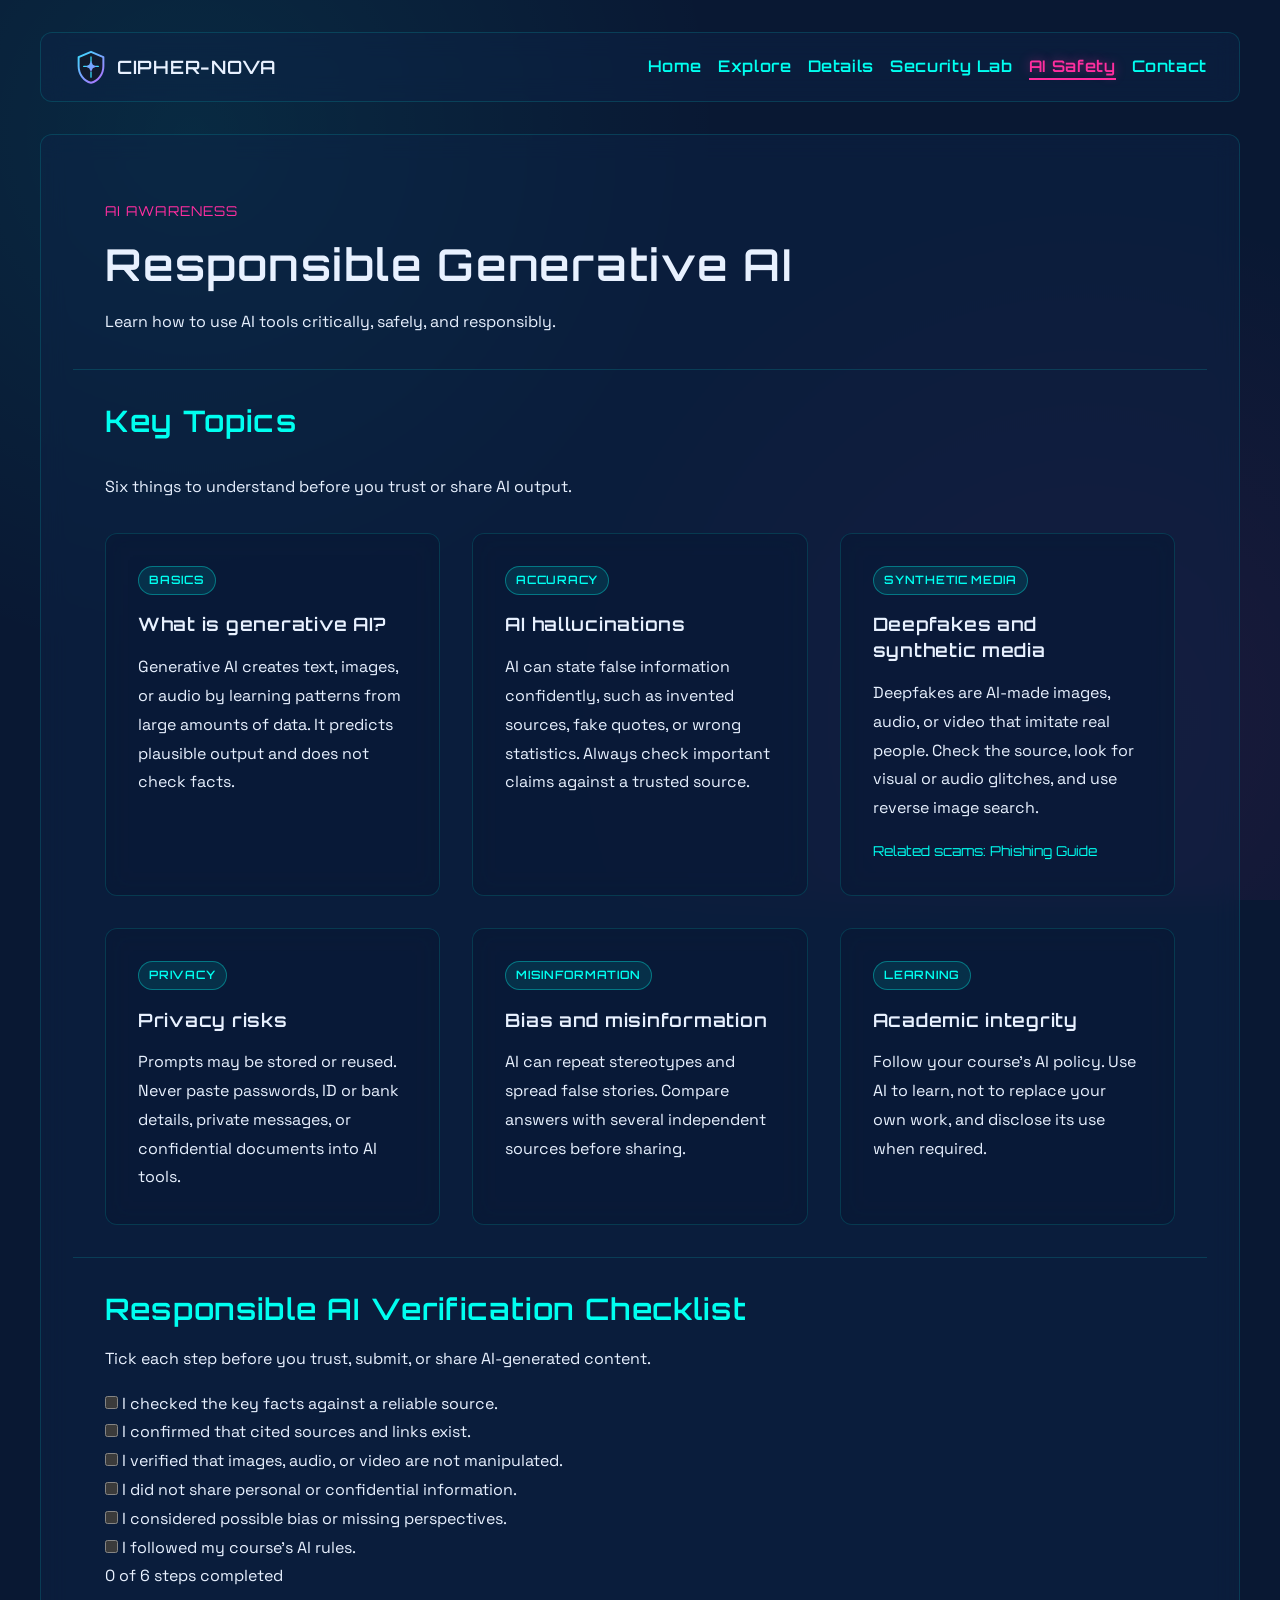
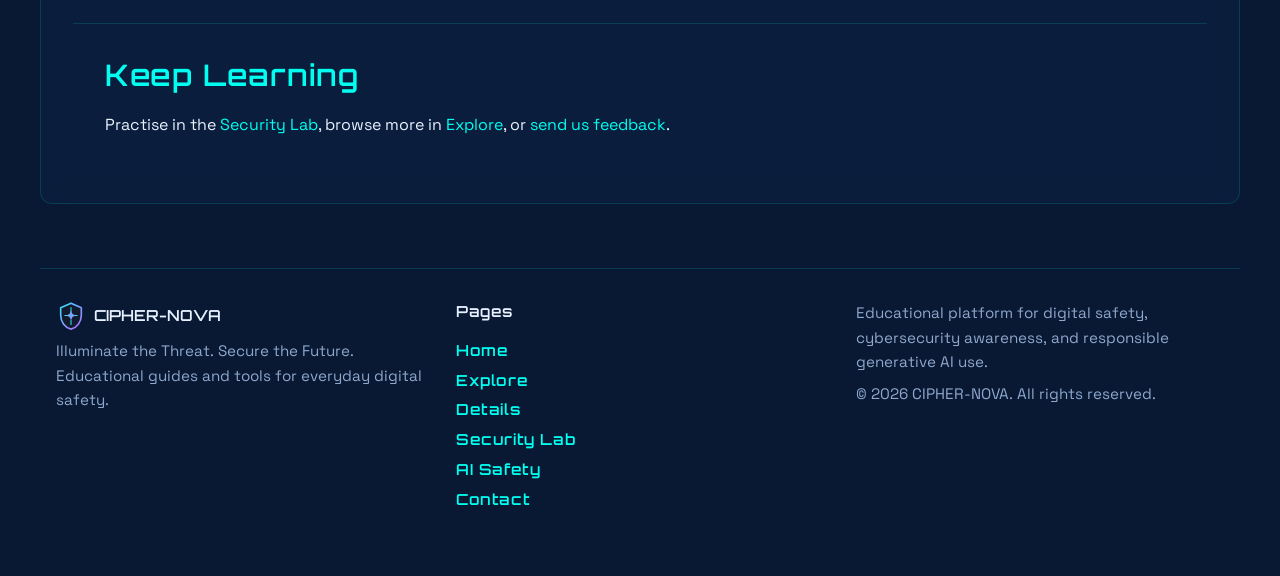
==== ai-safety.html @ 3f12389d "feat: add AI Safety page and contact form with validation" ====
<!doctype html>
<html lang="en">
  <head>
    <meta charset="UTF-8" />
    <meta name="viewport" content="width=device-width, initial-scale=1.0" />
    <meta
      name="description"
      content="Learn how generative AI works, where it fails, and how to verify AI output before you trust or share it."
    />
    <link rel="stylesheet" href="css/global.css" />
    <link rel="stylesheet" href="css/components.css" />
    <link rel="stylesheet" href="css/pages/ai-safety.css" />
    <title>Responsible Generative AI | CIPHER-NOVA</title>
  </head>
  <body>
    <header class="navbar">
      <a href="index.html" aria-label="CIPHER-NOVA Home" class="logo">
        <img
          src="assets/icons/cipher-nova-logo.svg"
          alt="CIPHER-NOVA Shield Logo"
          width="36"
          height="36"
        />
        <span>CIPHER-NOVA</span>
      </a>

      <nav aria-label="Primary Navigation">
        <ul>
          <li><a href="index.html">Home</a></li>
          <li><a href="explore.html">Explore</a></li>
          <li><a href="details.html">Details</a></li>
          <li><a href="security-lab.html">Security Lab</a></li>
          <li><a href="ai-safety.html" aria-current="page">AI Safety</a></li>
          <li><a href="contact.html">Contact</a></li>
        </ul>
      </nav>
    </header>

    <main>
      <section class="hero">
        <p>AI AWARENESS</p>
        <h1>Responsible Generative AI</h1>
        <p>Learn how to use AI tools critically, safely, and responsibly.</p>
      </section>

      <section class="featured">
        <h2>Key Topics</h2>
        <p>Six things to understand before you trust or share AI output.</p>

        <article id="what-is-genai">
          <span>Basics</span>
          <h3>What is generative AI?</h3>
          <p>
            Generative AI creates text, images, or audio by learning patterns
            from large amounts of data. It predicts plausible output and does
            not check facts.
          </p>
        </article>

        <article id="hallucinations">
          <span>Accuracy</span>
          <h3>AI hallucinations</h3>
          <p>
            AI can state false information confidently, such as invented
            sources, fake quotes, or wrong statistics. Always check important
            claims against a trusted source.
          </p>
        </article>

        <article id="deepfakes">
          <span>Synthetic Media</span>
          <h3>Deepfakes and synthetic media</h3>
          <p>
            Deepfakes are AI-made images, audio, or video that imitate real
            people. Check the source, look for visual or audio glitches, and use
            reverse image search.
          </p>
          <a href="details.html">Related scams: Phishing Guide</a>
        </article>

        <article id="privacy">
          <span>Privacy</span>
          <h3>Privacy risks</h3>
          <p>
            Prompts may be stored or reused. Never paste passwords, ID or bank
            details, private messages, or confidential documents into AI tools.
          </p>
        </article>

        <article id="bias">
          <span>Misinformation</span>
          <h3>Bias and misinformation</h3>
          <p>
            AI can repeat stereotypes and spread false stories. Compare answers
            with several independent sources before sharing.
          </p>
        </article>

        <article id="integrity">
          <span>Learning</span>
          <h3>Academic integrity</h3>
          <p>
            Follow your course's AI policy. Use AI to learn, not to replace your
            own work, and disclose its use when required.
          </p>
        </article>
      </section>

      <section id="checklist">
        <h2>Responsible AI Verification Checklist</h2>
        <p>Tick each step before you trust, submit, or share AI-generated content.</p>

        <form id="ai-checklist">
          <ul class="checklist">
            <li>
              <input type="checkbox" id="check-1" />
              <label for="check-1">I checked the key facts against a reliable source.</label>
            </li>
            <li>
              <input type="checkbox" id="check-2" />
              <label for="check-2">I confirmed that cited sources and links exist.</label>
            </li>
            <li>
              <input type="checkbox" id="check-3" />
              <label for="check-3">I verified that images, audio, or video are not manipulated.</label>
            </li>
            <li>
              <input type="checkbox" id="check-4" />
              <label for="check-4">I did not share personal or confidential information.</label>
            </li>
            <li>
              <input type="checkbox" id="check-5" />
              <label for="check-5">I considered possible bias or missing perspectives.</label>
            </li>
            <li>
              <input type="checkbox" id="check-6" />
              <label for="check-6">I followed my course's AI rules.</label>
            </li>
          </ul>

          <p id="checklist-summary" role="status">0 of 6 steps completed</p>
        </form>
      </section>

      <section>
        <h2>Keep Learning</h2>
        <p>
          Practise in the <a href="security-lab.html">Security Lab</a>, browse
          more in <a href="explore.html">Explore</a>, or
          <a href="contact.html">send us feedback</a>.
        </p>
      </section>
    </main>

    <footer>
      <div>
        <a href="index.html">
          <img
            src="assets/icons/cipher-nova-logo.svg"
            alt="CIPHER-NOVA Shield Logo"
            width="30"
            height="30"
          />
          <span>CIPHER-NOVA</span>
        </a>
        <p>
          Illuminate the Threat. Secure the Future. Educational guides and tools
          for everyday digital safety.
        </p>
      </div>

      <nav aria-label="Footer Navigation">
        <h3>Pages</h3>
        <ul>
          <li><a href="index.html">Home</a></li>
          <li><a href="explore.html">Explore</a></li>
          <li><a href="details.html">Details</a></li>
          <li><a href="security-lab.html">Security Lab</a></li>
          <li><a href="ai-safety.html">AI Safety</a></li>
          <li><a href="contact.html">Contact</a></li>
        </ul>
      </nav>

      <div>
        <p>
          Educational platform for digital safety, cybersecurity awareness, and
          responsible generative AI use.
        </p>
        <p>&copy; 2026 CIPHER-NOVA. All rights reserved.</p>
      </div>
    </footer>

    <script src="js/pages/ai-safety.js" defer></script>
  </body>
</html>
---- css/global.css ----
@import url("https://fonts.googleapis.com/css2?family=Orbitron:wght@400..900&family=Space+Grotesk:wght@300..700&display=swap");

*,
*::before,
*::after {
  margin: 0;
  padding: 0;
  box-sizing: border-box;
}

:root {
  --bg-dark: #091833;
  --bg-darkblue: #0f2447;
  --bg-glass: rgba(15, 36, 71, 0.45);
  --bg-panel: rgba(9, 24, 51, 0.65);
  --neon-cyan: #00fff0;
  --neon-pink: #ff2e9f;
  --neon-purple: #b829ff;
  --neon-yellow: #fcee0a;
  --text-base: #e8f1ff;
  --text-gray: #8ea8cc;

  --border-light: rgba(0, 255, 240, 0.14);
  --border-strong: rgba(0, 255, 240, 0.35);
  --glow-cyan: 0 0 12px rgba(0, 255, 240, 0.45);
  --glow-pink: 0 0 12px rgba(255, 46, 159, 0.45);
  --glow-yellow: 0 0 12px rgba(252, 238, 10, 0.4);

  --tiny: 0.5rem;
  --small: 1rem;
  --base: 2rem;
  --large: 4rem;

  --font-highlights: "Orbitron", sans-serif;
  --font-base: "Space Grotesk", sans-serif;
  --font-mono: ui-monospace, SFMono-Regular, Menlo, Monaco, Consolas, monospace;
  --font-regular: 400;
  --font-bold: 600;
}

[hidden] {
  display: none !important;
}

html {
  scroll-behavior: smooth;
  color-scheme: dark;
}

body {
  min-height: 100vh;
  padding: clamp(var(--small), 3vw, var(--base));
  background:
    radial-gradient(
      circle at 15% 15%,
      rgba(0, 255, 240, 0.08),
      transparent 40%
    ),
    radial-gradient(
      circle at 85% 80%,
      rgba(255, 46, 159, 0.08),
      transparent 40%
    ),
    var(--bg-dark);
  background-attachment: fixed;
  color: var(--text-base);
  font-family: var(--font-base);
  font-weight: var(--font-regular);
  line-height: 1.6;
  -webkit-font-smoothing: antialiased;
}

h1,
h2,
h3,
nav,
.logo {
  font-family: var(--font-highlights);
  font-weight: var(--font-bold);
  letter-spacing: 0.04em;
}

h1 {
  font-size: clamp(1.75rem, 4vw, 2.75rem);
  line-height: 1.2;
}

h2 {
  font-size: clamp(1.35rem, 2.5vw, 1.85rem);
  line-height: 1.3;
  color: var(--neon-cyan);
}

h3 {
  font-size: 1.15rem;
  line-height: 1.4;
}

p {
  max-width: 72ch;
}

main {
  max-width: 1200px;
  margin: clamp(var(--small), 3vw, var(--base)) auto
    clamp(var(--base), 5vw, var(--large));
  padding: clamp(var(--small), 4vw, var(--base));
  background-color: var(--bg-glass);
  -webkit-backdrop-filter: blur(12px);
  backdrop-filter: blur(12px);
  border: 1px solid var(--border-light);
  border-radius: 12px;
  line-height: 1.8;
}

section {
  display: flex;
  flex-direction: column;
  gap: var(--small);
  padding: clamp(var(--small), 3vw, var(--base));
}

section + section {
  border-top: 1px solid var(--border-light);
}

ol,
ul {
  list-style: none;
}

code {
  font-family: var(--font-mono);
  font-size: 0.9em;
  padding: 0.15em 0.4em;
  background: rgba(0, 255, 240, 0.08);
  border: 1px solid var(--border-light);
  border-radius: 4px;
  color: var(--neon-cyan);
  word-break: break-word;
}

a {
  color: var(--neon-cyan);
  text-decoration: none;
  transition:
    color 0.3s ease,
    text-shadow 0.3s ease;
}

a:hover,
a:focus-visible {
  color: var(--neon-pink);
  text-shadow: var(--glow-pink);
}

a:focus-visible,
button:focus-visible,
input:focus-visible,
select:focus-visible,
textarea:focus-visible {
  outline: 2px solid var(--neon-pink);
  outline-offset: 3px;
  border-radius: 4px;
}

footer {
  max-width: 1200px;
  margin: 0 auto;
  padding: var(--base) var(--small);
  border-top: 1px solid var(--border-light);
  display: grid;
  grid-template-columns: repeat(auto-fit, minmax(220px, 1fr));
  gap: var(--base);
  color: var(--text-gray);
  font-size: 0.95rem;
}

footer > div,
footer > nav {
  display: flex;
  flex-direction: column;
  gap: var(--tiny);
}

footer > div:first-child > a {
  display: inline-flex;
  align-items: center;
  gap: var(--tiny);
  font-family: var(--font-highlights);
  font-weight: var(--font-bold);
  color: var(--text-base);
}

footer h3 {
  font-size: 0.95rem;
  color: var(--text-base);
  margin-bottom: var(--tiny);
}

footer ul {
  display: flex;
  flex-direction: column;
  gap: 0.35rem;
}
---- css/components.css ----
.navbar,
body > header {
  max-width: 1200px;
  margin: 0 auto var(--base);
  padding: var(--small) clamp(var(--small), 3vw, var(--base));
  background: var(--bg-glass);
  -webkit-backdrop-filter: blur(12px);
  backdrop-filter: blur(12px);
  border: 1px solid var(--border-light);
  border-radius: 12px;
  display: flex;
  flex-wrap: wrap;
  justify-content: space-between;
  align-items: center;
  gap: var(--small);
}

.navbar .logo,
body > header > a:first-child {
  display: inline-flex;
  align-items: center;
  gap: var(--tiny);
  flex-shrink: 0;
  color: var(--text-base);
  font-size: 1.15rem;
}

.navbar .logo img,
body > header > a:first-child img {
  width: 36px;
  height: 36px;
  display: block;
}

.navbar .logo span,
body > header > a:first-child span {
  white-space: nowrap;
}

.navbar nav,
body > header nav {
  display: flex;
  flex: 1;
  justify-content: flex-end;
}

.navbar nav ul,
body > header nav ul {
  display: flex;
  flex-wrap: wrap;
  justify-content: flex-end;
  align-items: center;
  gap: var(--small);
}

.navbar nav a[aria-current="page"],
body > header nav a[aria-current="page"] {
  color: var(--neon-pink);
  text-shadow: var(--glow-pink);
  border-bottom: 2px solid var(--neon-pink);
  padding-bottom: 2px;
}

.hero,
.explore-hero,
.details-hero,
.lab1 {
  display: flex;
  flex-direction: column;
  gap: var(--small);
}

.hero > p:first-child,
.explore-hero > p:first-child,
.details-hero > p:first-child,
.lab1 > p:first-child {
  font-family: var(--font-highlights);
  font-size: 0.85rem;
  letter-spacing: 0.08em;
  color: var(--neon-pink);
}

.hero > div {
  display: flex;
  flex-wrap: wrap;
  gap: var(--small);
  margin-top: var(--tiny);
}

.hero img,
.details-hero img {
  display: block;
  width: 100%;
  max-height: 450px;
  margin-top: var(--small);
  border-radius: 10px;
  border: 1px solid var(--border-light);
  object-fit: cover;
}

.btn,
.hero > div a,
.next-steps-cta a,
#finalResultsCard a,
.decision-actions button,
#resetFiltersBtn {
  display: inline-flex;
  align-items: center;
  justify-content: center;
  gap: var(--tiny);
  padding: 0.65rem 1.25rem;
  border-radius: 8px;
  color: var(--text-base);
  font-family: var(--font-highlights);
  font-size: 0.85rem;
  font-weight: var(--font-bold);
  letter-spacing: 0.04em;
  text-decoration: none;
  background: var(--bg-glass);
  border: 1px solid var(--border-strong);
  -webkit-backdrop-filter: blur(12px);
  backdrop-filter: blur(12px);
  cursor: pointer;
  transition:
    transform 0.2s ease,
    border-color 0.2s ease,
    box-shadow 0.2s ease,
    color 0.2s ease;
}

.btn:hover,
.hero > div a:hover,
.next-steps-cta a:hover,
#finalResultsCard a:hover,
.decision-actions button:hover,
#resetFiltersBtn:hover {
  transform: translateY(-2px);
  color: var(--neon-cyan);
  border-color: var(--neon-cyan);
  box-shadow: var(--glow-cyan);
  text-shadow: none;
}

.btn:active,
.decision-actions button:active {
  transform: translateY(0);
}

button[type="submit"] {
  background: rgba(0, 255, 240, 0.14);
  border-color: var(--neon-cyan);
  color: var(--neon-cyan);
}

button[type="submit"]:hover {
  background: rgba(0, 255, 240, 0.24);
}

.badge,
.channel-badge,
.featured article > span:first-child {
  display: inline-block;
  width: fit-content;
  padding: 0.2rem 0.65rem;
  border-radius: 999px;
  font-family: var(--font-highlights);
  font-size: 0.72rem;
  font-weight: var(--font-bold);
  letter-spacing: 0.06em;
  text-transform: uppercase;
  color: var(--neon-cyan);
  background: rgba(0, 255, 240, 0.1);
  border: 1px solid var(--border-strong);
}

.flag-tag {
  display: inline-block;
  margin-left: 0.35rem;
  padding: 0.1rem 0.5rem;
  border-radius: 4px;
  font-family: var(--font-highlights);
  font-size: 0.72rem;
  color: var(--neon-pink);
  background: rgba(255, 46, 159, 0.12);
  border: 1px solid rgba(255, 46, 159, 0.4);
}

.card-container,
.variants-grid,
.featured,
.purpose ol,
.lifecycle-steps {
  display: grid;
  grid-template-columns: repeat(auto-fit, minmax(260px, 1fr));
  gap: var(--base);
}

.featured > h2,
.featured > p {
  grid-column: 1 / -1;
}

.card,
.variant-card,
.featured article,
.intro article,
.purpose li,
.lifecycle-steps li {
  display: flex;
  flex-direction: column;
  gap: var(--small);
  padding: var(--base);
  background: var(--bg-panel);
  -webkit-backdrop-filter: blur(12px);
  backdrop-filter: blur(12px);
  border: 1px solid var(--border-light);
  border-radius: 12px;
  transition:
    transform 0.3s ease,
    border-color 0.3s ease,
    box-shadow 0.3s ease;
}

.card:hover,
.variant-card:hover,
.featured article:hover,
.intro article:hover,
.purpose li:hover,
.lifecycle-steps li:hover {
  transform: translateY(-4px);
  border-color: var(--neon-cyan);
  box-shadow: var(--glow-cyan);
}

.card img {
  width: 100%;
  height: 190px;
  object-fit: cover;
  border-radius: 8px;
  border: 1px solid var(--border-light);
}

.card a,
.featured article a {
  margin-top: auto;
  font-family: var(--font-highlights);
  font-size: 0.85rem;
}

.filter-controls {
  display: flex;
  flex-direction: column;
  gap: var(--small);
  margin-top: var(--small);
}

.search-bar {
  display: flex;
  flex-direction: column;
  gap: var(--tiny);
}

.search-bar label {
  font-family: var(--font-highlights);
  font-size: 0.85rem;
  color: var(--text-gray);
}

.search-bar input,
.input,
.textarea,
.select {
  width: 100%;
  padding: 0.7rem var(--small);
  background: rgba(9, 24, 51, 0.75);
  border: 1px solid var(--border-light);
  border-radius: 8px;
  color: var(--text-base);
  font-family: var(--font-base);
  font-size: 1rem;
  transition:
    border-color 0.3s ease,
    box-shadow 0.3s ease;
}

.search-bar input::placeholder,
.input::placeholder,
.textarea::placeholder {
  color: var(--text-gray);
  opacity: 0.75;
}

.search-bar input:focus,
.input:focus,
.textarea:focus,
.select:focus {
  outline: none;
  background: var(--bg-darkblue);
  border-color: var(--neon-cyan);
  box-shadow: var(--glow-cyan);
}

.filter-buttons {
  display: flex;
  flex-wrap: wrap;
  gap: var(--tiny);
}

.filter-btn {
  padding: 0.45rem 0.9rem;
  border-radius: 999px;
  background: var(--bg-panel);
  border: 1px solid var(--border-light);
  color: var(--text-gray);
  font-family: var(--font-highlights);
  font-size: 0.78rem;
  cursor: pointer;
  transition: all 0.25s ease;
}

.filter-btn:hover {
  color: var(--text-base);
  border-color: var(--neon-cyan);
}

.filter-btn.active,
.filter-btn[aria-pressed="true"] {
  color: var(--bg-dark);
  background: var(--neon-cyan);
  border-color: var(--neon-cyan);
  box-shadow: var(--glow-cyan);
  font-weight: var(--font-bold);
}

.empty-state {
  padding: var(--base);
  text-align: center;
  background: var(--bg-panel);
  border: 1px dashed var(--border-strong);
  border-radius: 12px;
  display: flex;
  flex-direction: column;
  align-items: center;
  gap: var(--small);
}

.warning-signs-section ul,
.prevention-section ul,
.lab3 ul {
  display: flex;
  flex-direction: column;
  gap: var(--small);
}

.warning-signs-section li,
.prevention-section li,
.lab3 li {
  padding: var(--small) var(--base);
  background: var(--bg-panel);
  border-left: 3px solid var(--neon-cyan);
  border-radius: 0 8px 8px 0;
}

.warning-signs-section li {
  border-left-color: var(--neon-pink);
}

.sample-message,
.scenario-viewer {
  display: flex;
  flex-direction: column;
  gap: var(--small);
  padding: var(--base);
  background: rgba(6, 16, 36, 0.85);
  border: 1px solid var(--border-strong);
  border-radius: 12px;
}

.sample-meta,
.message-header {
  padding-bottom: var(--small);
  border-bottom: 1px solid var(--border-light);
  display: flex;
  flex-direction: column;
  gap: var(--tiny);
}

.message-meta div {
  display: flex;
  flex-wrap: wrap;
  gap: var(--tiny);
}

.message-meta dt {
  font-weight: var(--font-bold);
  color: var(--text-gray);
}

.sample-body,
.message-body {
  display: flex;
  flex-direction: column;
  gap: var(--small);
}

.link-preview-box {
  padding: var(--small);
  background: rgba(255, 46, 159, 0.08);
  border: 1px solid rgba(255, 46, 159, 0.35);
  border-radius: 8px;
  display: flex;
  flex-direction: column;
  gap: 0.35rem;
  font-size: 0.9rem;
}

.lab-scoreboard {
  display: grid;
  grid-template-columns: repeat(auto-fit, minmax(150px, 1fr));
  gap: var(--small);
  margin-top: var(--small);
}

.lab-scoreboard > div {
  padding: var(--small);
  background: var(--bg-panel);
  border: 1px solid var(--border-light);
  border-radius: 10px;
  display: flex;
  flex-direction: column;
  gap: 0.25rem;
}

.lab-scoreboard span {
  font-size: 0.8rem;
  color: var(--text-gray);
  text-transform: uppercase;
  letter-spacing: 0.05em;
}

.lab-scoreboard strong {
  font-family: var(--font-highlights);
  font-size: 1.35rem;
  color: var(--neon-cyan);
}

.decision-panel {
  display: flex;
  flex-direction: column;
  gap: var(--small);
}

.decision-panel fieldset {
  border: 1px solid var(--border-light);
  border-radius: 10px;
  padding: var(--small);
  display: flex;
  flex-wrap: wrap;
  gap: var(--small);
}

.decision-panel legend {
  padding: 0 var(--tiny);
  font-family: var(--font-highlights);
  font-size: 0.9rem;
  color: var(--text-gray);
}

.choice-option {
  flex: 1 1 200px;
  display: flex;
  align-items: center;
  gap: var(--tiny);
  padding: 0.85rem var(--small);
  background: var(--bg-panel);
  border: 1px solid var(--border-light);
  border-radius: 8px;
  cursor: pointer;
  transition:
    border-color 0.25s ease,
    box-shadow 0.25s ease;
}

.choice-option:hover {
  border-color: var(--neon-cyan);
}

.choice-option:has(input:checked) {
  border-color: var(--neon-cyan);
  background: rgba(0, 255, 240, 0.1);
  box-shadow: var(--glow-cyan);
}

.choice-option input[type="radio"] {
  accent-color: var(--neon-cyan);
  width: 1.1rem;
  height: 1.1rem;
}

.decision-actions,
.next-steps-cta > div,
#finalResultsCard {
  display: flex;
  flex-wrap: wrap;
  gap: var(--small);
  align-items: center;
}

.next-steps-cta,
.feedback-panel,
#finalResultsCard {
  padding: var(--base);
  background: var(--bg-panel);
  border: 1px solid var(--neon-cyan);
  border-radius: 12px;
  box-shadow: var(--glow-cyan);
  display: flex;
  flex-direction: column;
  align-items: flex-start;
  gap: var(--small);
}

.feedback-panel ul {
  list-style: disc;
  padding-left: 1.25rem;
  display: flex;
  flex-direction: column;
  gap: 0.4rem;
}
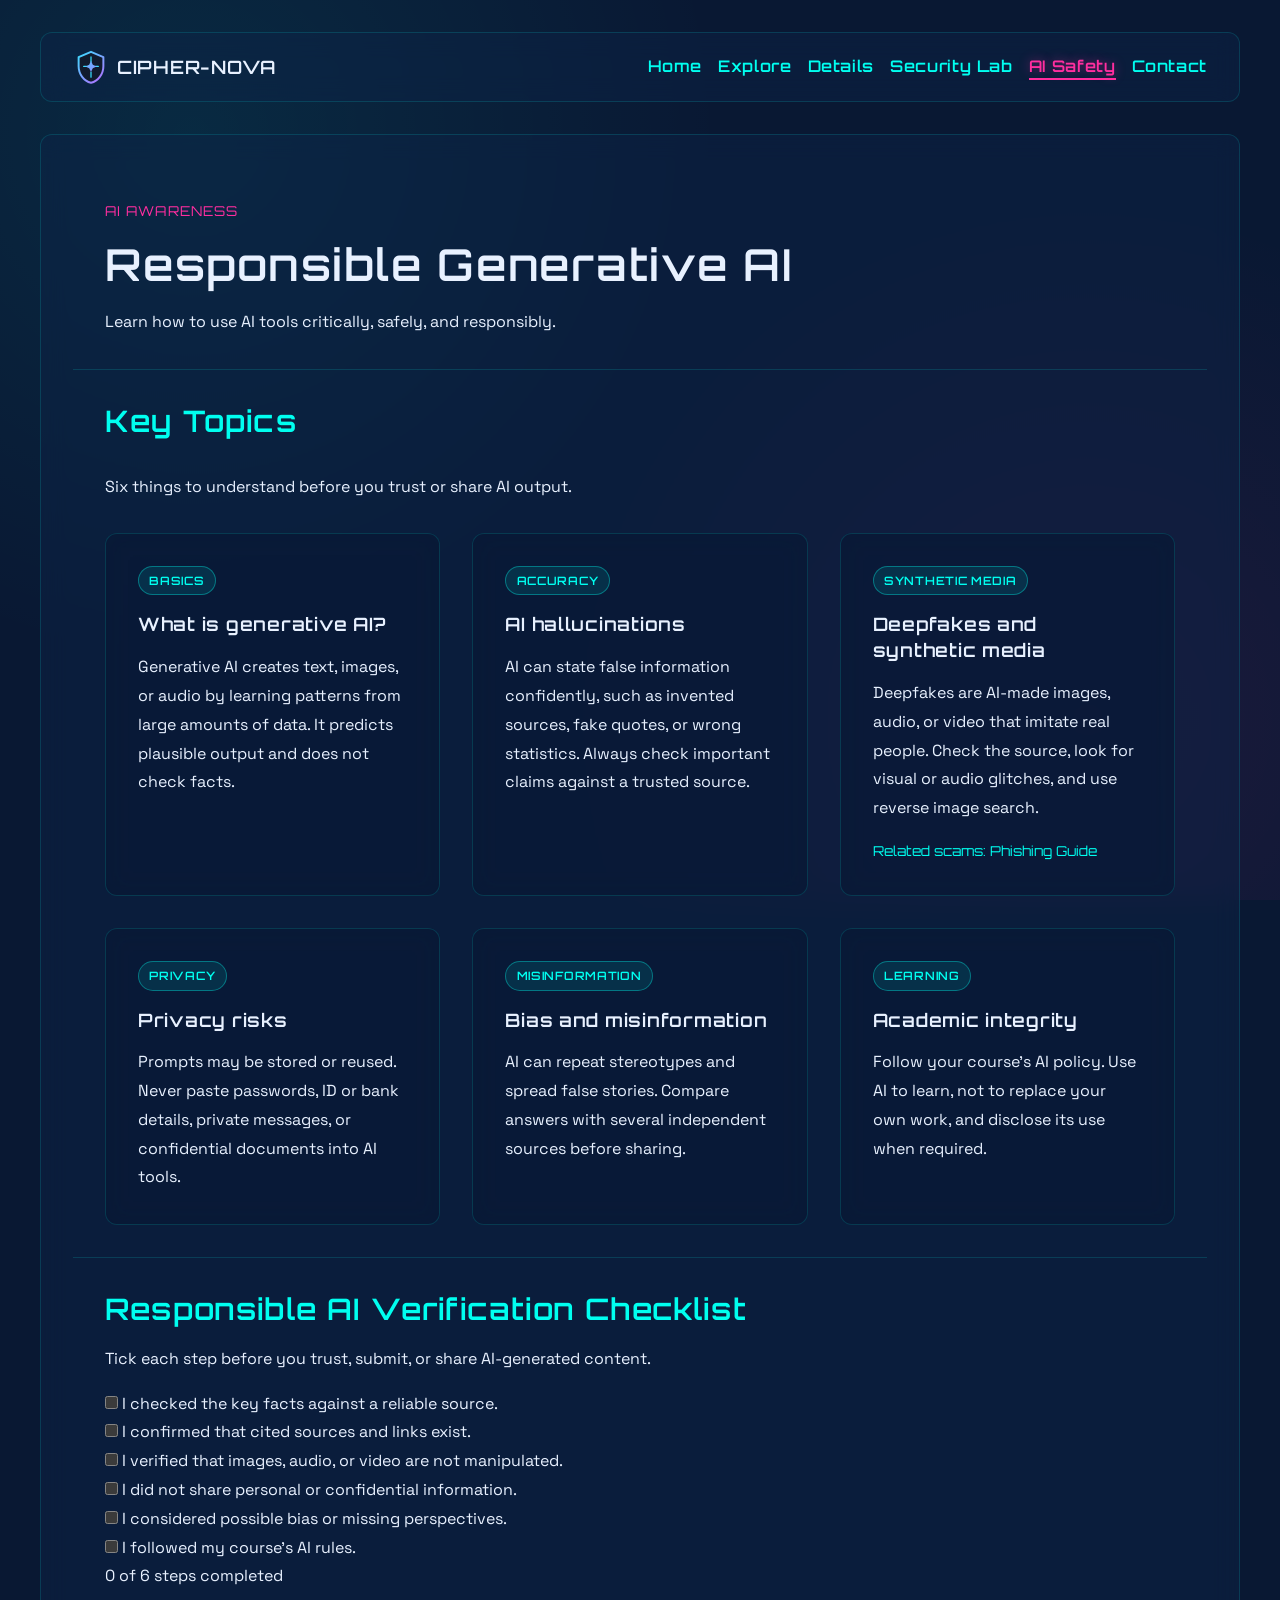
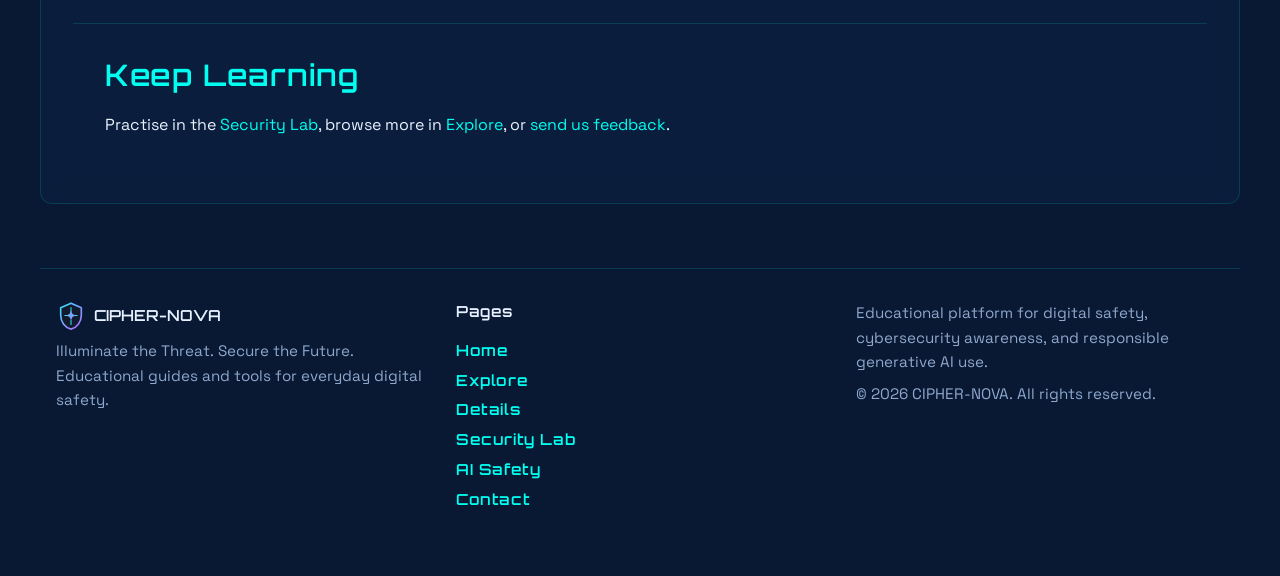
==== commit fdd83eca: "feat: implement AI safety checklist and contact form validation scripts" ====
--- a/ai-safety.html
+++ b/ai-safety.html
@@ -190,6 +190,6 @@
       </div>
     </footer>
 
-    <script src="js/pages/ai-safety.js" defer></script>
+    <script src="js/ai-safety.js" defer></script>
   </body>
 </html>
